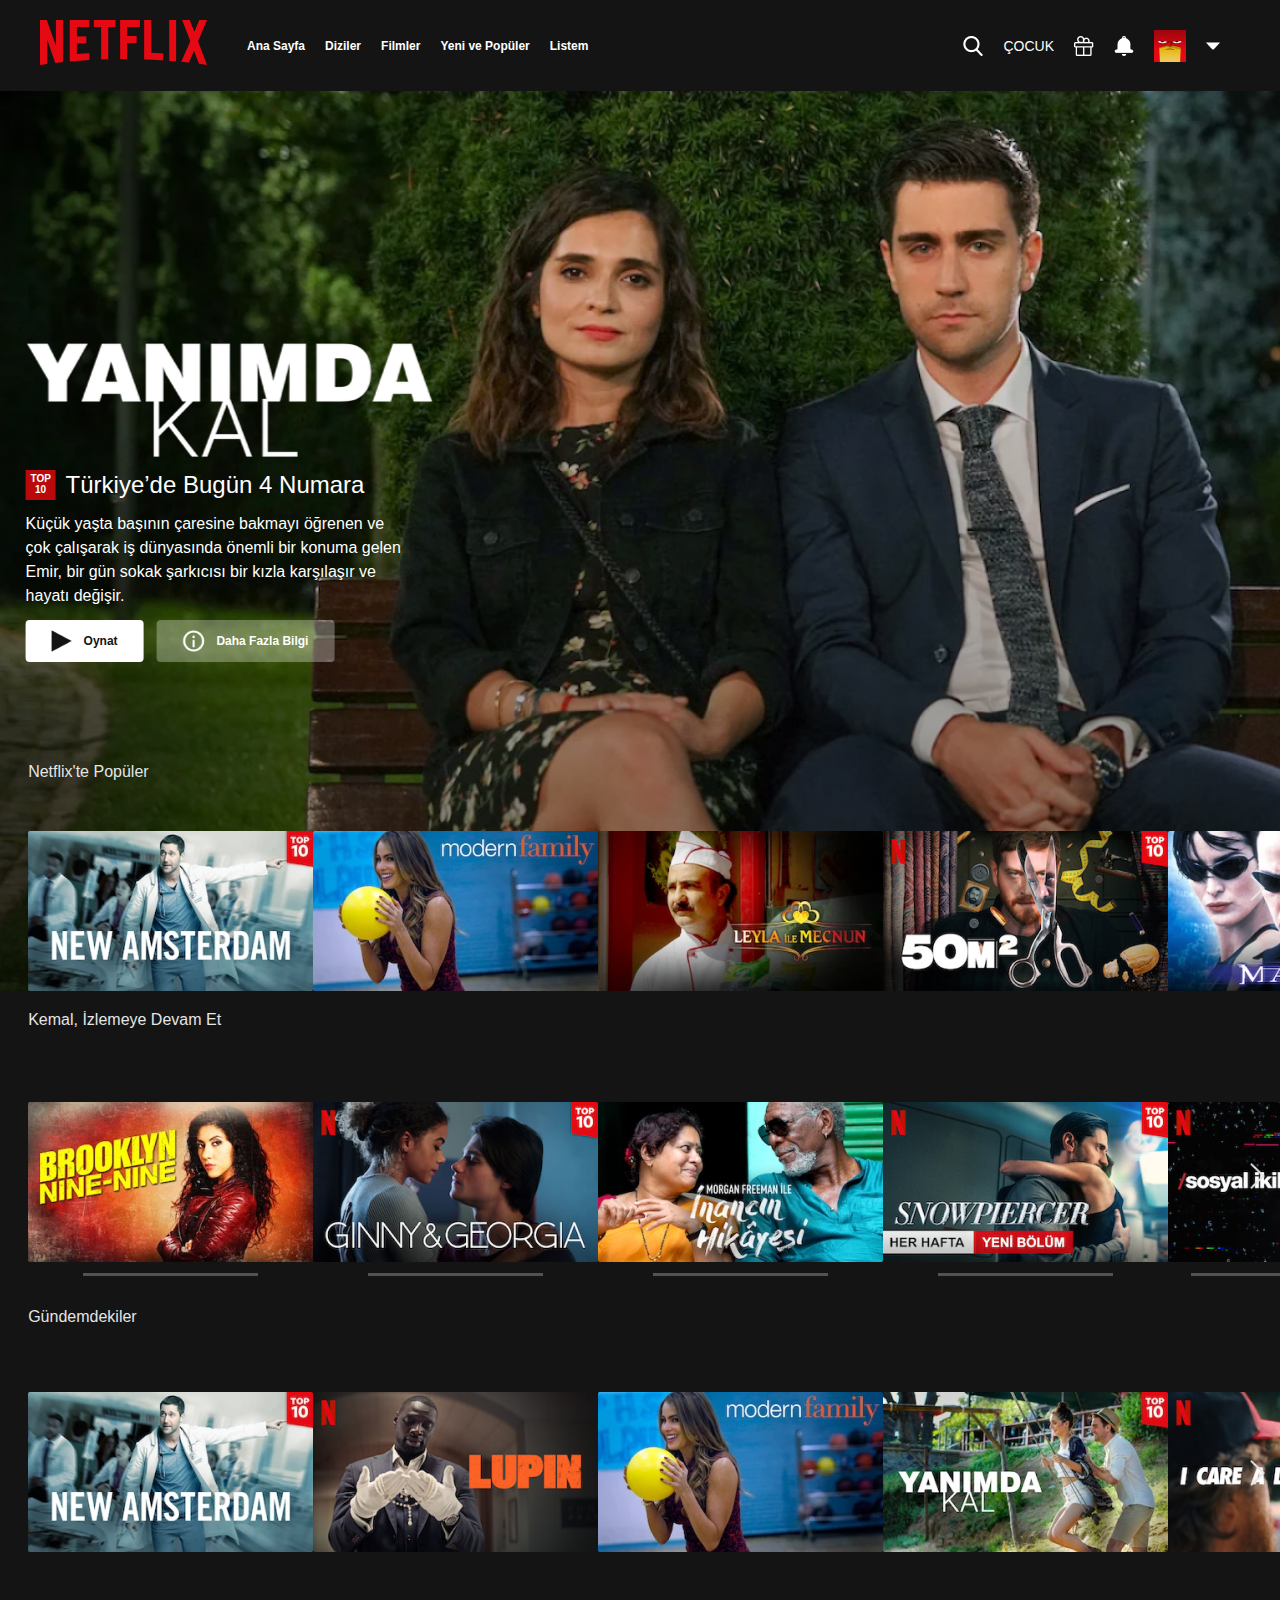
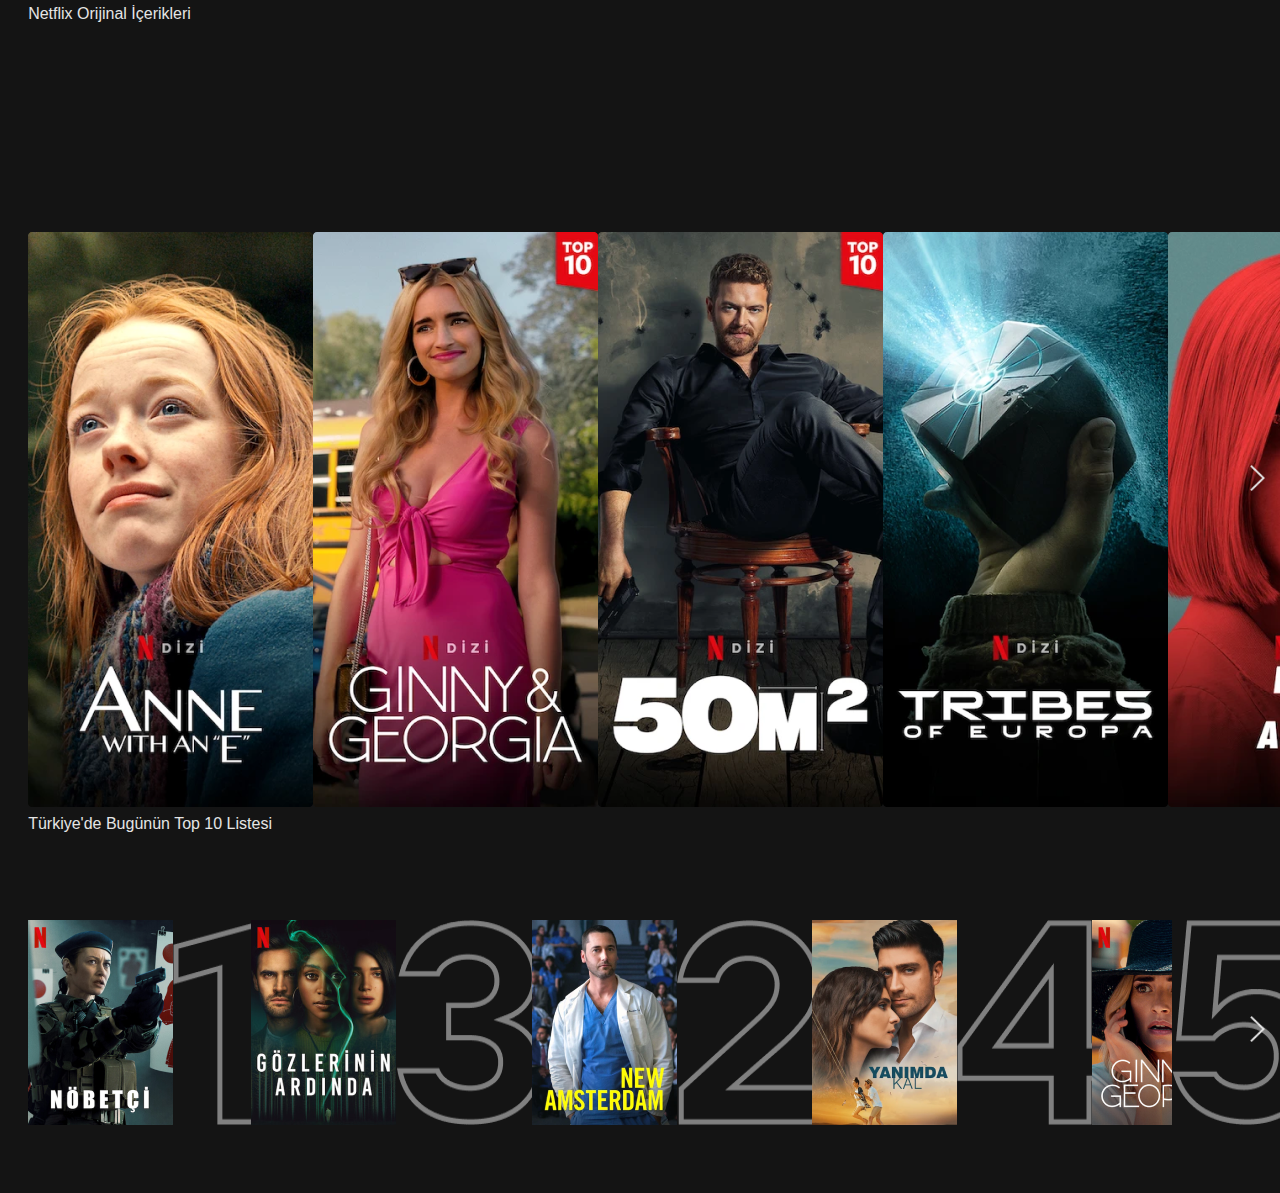
==== home_page.html @ 4b771875 "final commit" ====
<!DOCTYPE html>
<html lang="en">
  <head>
    <meta charset="UTF-8" />
    <meta name="viewport" content="width=device-width, initial-scale=1.0" />
    <title>netflix__clone_home_page</title>
    <link rel="stylesheet" href="home_page.css" />
  </head>
  <body>
    <main>
      <nav class="hero__section_nav">
        <div class="nav_container">
          <div class="nav_netflix-logo">
            <img src="./Img-landing-pages/Logo.png" alt="netflix logo" />
          </div>
          <div class="nav_right_container">
            <p class="nav_right_p">Ana Sayfa</p>
            <p class="nav_right_p">Diziler</p>
            <p class="nav_right_p">Filmler</p>
            <p class="nav_right_p">Yeni ve Popüler</p>
            <p class="nav_right_p">Listem</p>
          </div>
          <div class="nav_left_container">
            <img
              src="./icon_user_side/Vector.png"
              alt="search logo"
              class="left_container_logo"
            />
            <p class="nav_left_p">ÇOCUK</p>
            <img
              src="./icon_user_side/Group_3.png"
              alt="shopping logo"
              class="left_container_logo"
            />
            <img
              src="./icon_user_side/Group.png"
              alt="bell logo"
              class="left_container_logo"
            />
            <img
              src="./icon_user_side/ProfileIMG.png"
              alt="profile img"
              class="left_container_logo"
            />
            <img
              src="./icon_user_side/Down.png"
              alt="down logo"
              class="left_container_logo"
            />
          </div>
        </div>
      </nav>
      <section class="hero__section">
        <div class="hero_container_content">
          <hearder class="hero_header">
            <img
              src="./img_user_side/MovieName.png"
              alt="movie name img"
              class="hero_header-img"
            />
          </hearder>
          <h1 class="hero_h1">
            <div class="hero_h1_content">
              <span>TOP</span>
              <span>10</span>
            </div>
            <div class="hero_h1-p">Türkiye’de Bugün 4 Numara</div>
          </h1>
          <p class="hero_section_p">
            Küçük yaşta başının çaresine bakmayı öğrenen ve çok çalışarak iş
            dünyasında önemli bir konuma gelen Emir, bir gün sokak şarkıcısı bir
            kızla karşılaşır ve hayatı değişir.
          </p>

          <div class="hero_div_left-left">
            <div class="hero_div_left">
              <img
                src="./icon_user_side/Vector_1.png"
                alt="next logo"
                class="next_logo"
              />
              <p class="hero_div_left-p">Oynat</p>
            </div>
          </div>
          <div class="hero_div_left-right">
            <div class="hero_div_right">
              <img
                src="./icon_user_side/Vector_2.png"
                alt="next logo"
                class="i_logo"
              />
              <p class="hero_div_right-p">Daha Fazla Bilgi</p>
            </div>
          </div>
        </div>
        <p class="hero_p">Netflix'te Popüler</p>
        <div class="hero__section_content">
          <img
            src="./img_user_side/MoviePoster.png"
            alt="movie picture"
            class="movie_picture"
          />
          <img
            src="./img_user_side/MoviePoster_1.png"
            alt="movie picture"
            class="movie_picture"
          />
          <img
            src="./img_user_side/MoviePoster_2.png"
            alt="movie picture"
            class="movie_picture"
          />
          <img
            src="./img_user_side/MoviePoster_3.png"
            alt="movie picture"
            class="movie_picture"
          />
          <img
            src="./img_user_side/MoviePoster_4.png"
            alt="movie picture"
            class="movie_picture"
          />
        </div>
        <img
          src="./icon_user_side/Vector_3.png"
          alt="right icon"
          class="right_icon"
        />
      </section>
      <section class="feature_movie">
        <p class="feature_movie_p">Kemal, İzlemeye Devam Et</p>
        <div class="feature_movie_content">
          <div class="still_on_the_matter">
            <img
              src="./img_user_side/MoviePoster_6.png"
              alt="movie picture"
              class="movie_picture"
            />
            <div class="try">
              <img src="./img_user_side/ProgressBar.png" />
            </div>
          </div>
          <div class="still_on_the_matter">
            <img
              src="./img_user_side/MoviePoster_7.png"
              alt="movie picture"
              class="movie_picture"
            />
            <div class="try">
              <img src="./img_user_side/ProgressBar.png" />
            </div>
          </div>
          <div class="still_on_the_matter">
            <img
              src="./img_user_side/MoviePoster_8.png"
              alt="movie picture"
              class="movie_picture"
            />
            <div class="try">
              <img src="./img_user_side/ProgressBar.png" />
            </div>
          </div>
          <div class="still_on_the_matter">
            <img
              src="./img_user_side/MoviePoster_9.png"
              alt="movie picture"
              class="movie_picture"
            />
            <div class="try">
              <img src="./img_user_side/ProgressBar.png" />
            </div>
          </div>
          <div class="still_on_the_matter">
            <img
              src="./img_user_side/MoviePoster_10.png"
              alt="movie picture"
              class="movie_picture"
            />
            <div class="try">
              <img src="./img_user_side/ProgressBar.png" />
            </div>
          </div>
        </div>
        <img
          src="./icon_user_side/Vector_3.png"
          alt="right icon"
          class="feature_movie_icon"
        />
      </section>
      <section class="feature_movie">
        <p class="feature_movie_p">Gündemdekiler</p>
        <div class="feature_movie_content_small">
          <img
            src="./img_user_side/MoviePoster_11.png"
            alt="movie picture"
            class="movie_picture"
          />

          <img
            src="./img_user_side/MoviePoster_12.png"
            alt="movie picture"
            class="movie_picture"
          />

          <img
            src="./img_user_side/MoviePoster_13.png"
            alt="movie picture"
            class="movie_picture"
          />

          <img
            src="./img_user_side/MoviePoster_14.png"
            alt="movie picture"
            class="movie_picture"
          />

          <img
            src="./img_user_side/MoviePoster_15.png"
            alt="movie picture"
            class="movie_picture"
          />
        </div>
        <img
          src="./icon_user_side/Vector_3.png"
          alt="right icon"
          class="feature_movie_icon"
        />
      </section>
      <section class="feature_movie_higher">
        <p class="feature_movie_p">Netflix Orijinal İçerikleri</p>
        <div class="feature_movie_content_higher">
          <img
            src="./img_user_side/MoviePoster_16.png"
            alt="movie picture"
            class="movie_picture"
          />

          <img
            src="./img_user_side/MoviePoster_17.png"
            alt="movie picture"
            class="movie_picture"
          />

          <img
            src="./img_user_side/MoviePoster_18.png"
            alt="movie picture"
            class="movie_picture"
          />

          <img
            src="./img_user_side/MoviePoster_19.png"
            alt="movie picture"
            class="movie_picture"
          />

          <img
            src="./img_user_side/MoviePoster_20.png"
            alt="movie picture"
            class="movie_picture"
          />
        </div>
        <img
          src="./icon_user_side/Vector_3.png"
          alt="right icon"
          class="feature_movie_icon"
        />
      </section>
      <section class="feature_movie_one">
        <p class="feature_movie_p">Türkiye'de Bugünün Top 10 Listesi</p>
        <div class="feature_movie_content_small">
            <div class="one">
          <img
            src="./img_user_side/MoviePoster_22.png"
            alt="movie picture"
            class="movie_picture"
          />
          <img src="./icon_user_side/Vector_4.png"/>
            </div>
            <div class="one">
          <img
            src="./img_user_side/MoviePoster_21.png"
            alt="movie picture"
            class="movie_picture"
          />
          <img src="./icon_user_side/Vector_5.png"/>
            </div>
            <div class="one">
          <img
            src="./img_user_side/MoviePoster_23.png"
            alt="movie picture"
            class="movie_picture"
          />
          <img src="./icon_user_side/Vector_6.png"/>
            </div>
            <div class="one">
          <img
            src="./img_user_side/MoviePoster_24.png"
            alt="movie picture"
            class="movie_picture"
          />
          <img src="./icon_user_side/Vector_7.png"/>
            </div>
            <div class="one">
          <img
            src="./img_user_side/MoviePoster_25.png"
            alt="movie picture"
            class="movie_picture"
          />
          <img src="./icon_user_side/Vector_12.png"/>
            </div>
        </div>
        <img
          src="./icon_user_side/Vector_3.png"
          alt="right icon"
          class="feature_movie_icon"
        />
    </main>
  </body>
</html>
---- home_page.css ----
@font-face {
  font-family: "Open Sans";
  src: url("fonts-Open_Sans/OpenSans-Regular.woff2") format("woff2"),
    url("fonts-Open_Sans/OpenSans-Regular.woff") format("woff");
  font-weight: normal;
  font-style: normal;
}

* {
  box-sizing: border-box;
  margin: 0;
  padding: 0;
}

html {
  font-size: 62.5%;
  background-color: rgba(20, 20, 20, 1);
}

body {
  font-family: "Open Sans", sans-serif;
}

.hero__section {
  width: 100vw;
  height: 100vh;
  background-image: url(./img_user_side/MoviePoster_5.png);
  background-size: cover;
  position: relative;
  margin-bottom: 2rem;
}

.nav_container {
  display: flex;
  align-items: center;
  width: 100vw;
  padding: 2rem 4rem;
  background-color: rgba(20, 20, 20, 1);
}

.nav_right_container {
  display: flex;
  gap: 2rem;
  color: rgba(255, 255, 255, 1);
  font-size: 1.2rem;
  font-weight: 900;
  margin-left: 4rem;
}

.nav_left_container {
  display: flex;
  align-items: center;
  gap: 2rem;
  margin: auto 2rem auto auto;
}

.nav_left_p {
  font-size: 1.4rem;
  font-weight: 500;
  color: rgba(255, 255, 255, 1);
}

.hero_container_content {
  width: 30%;
  height: auto;
  position: absolute;
  top: 28%;
  right: 50%;
  transform: translateX(-60%);
}
.hero_h1 {
  display: flex;
  align-items: center;
  margin-top: 1rem;
}
.hero_h1_content {
  display: flex;
  flex-direction: column;
  font-size: 1rem;
  width: 3rem;
  height: 3rem;
  padding: 0.3rem 0.5rem;
  text-align: center;
  background-color: rgba(185, 9, 11, 1);
  color: rgba(255, 255, 255, 1);
}
.hero_h1-p {
  font-size: 2.4rem;
  font-weight: 500;
  color: rgba(255, 255, 255, 1);
  margin-left: 1rem;
}

.hero_section_p {
  font-size: 1.6rem;
  font-weight: 400;
  line-height: 1.5;
  margin: 1.2rem 0rem;
  color: rgba(255, 255, 255, 1);
}

.hero_div_left-left,
.hero_div_left-right {
  display: inline-block;
  align-items: end;
}

.hero_div_left,
.hero_div_right {
  display: flex;
  align-items: center;
  gap: 1.2rem;
  padding: 1rem 2.6rem;
  border-radius: 0.4rem;
  background-color: rgba(255, 255, 255, 1);
}

.hero_div_left-p,
.hero_div_right-p {
  font-size: 1.2rem;
  font-weight: 600;
  color: rgba(20, 20, 20, 1);
}

.hero_div_right {
  background-color: rgba(255, 255, 255, 0.3);
  margin-left: 1rem;
}

.hero_div_right-p {
  color: rgba(255, 255, 255, 1);
}

.i_logo {
  height: 2.2rem;
}

.hero_p {
  position: absolute;
  font-size: 1.6rem;
  font-weight: 500;
  color: rgba(229, 229, 229, 1);
  bottom: 20%;
  left: 2.2%;
  margin-bottom: 3rem;
}
.hero__section_content {
  display: flex;
  position: absolute;
  bottom: 0;
  left: 2.2%;
}
.right_icon {
  position: absolute;
  height: 2.6rem;
  bottom: 10%;
  right: 1.2%;
}

.feature_movie {
  width: 100vw;
  height: 33vh;
  position: relative;
}

.feature_movie_content,
.feature_movie_content_small {
  display: flex;
  position: absolute;
  bottom: 10%;
  left: 2.2%;
}

.feature_movie_icon {
  position: absolute;
  height: 2.6rem;
  bottom: 40%;
  right: 1.2%;
}

.feature_movie_p {
  position: absolute;
  font-size: 1.6rem;
  font-weight: 500;
  color: rgba(229, 229, 229, 1);
  left: 2.2%;
  margin-bottom: 5rem;
}

.still_on_the_matter {
  display: flex;
  flex-direction: column;
  align-items: center;
}
.try {
  margin-top: 0.5rem;
}

.feature_movie_content_small {
  bottom: 18%;
}

.feature_movie_higher {
  width: 100vw;
  height: 90vh;
  /* margin-top: 8rem; */
  position: relative;
}

.feature_movie_content_higher {
  display: flex;
  position: absolute;
  bottom: 1%;
  left: 2.2%;
}

.feature_movie_one {
  width: 100vw;
  height: 42vh;
  position: relative;
  /* bottom: 20%; */
}

.one {
  display: flex;
}
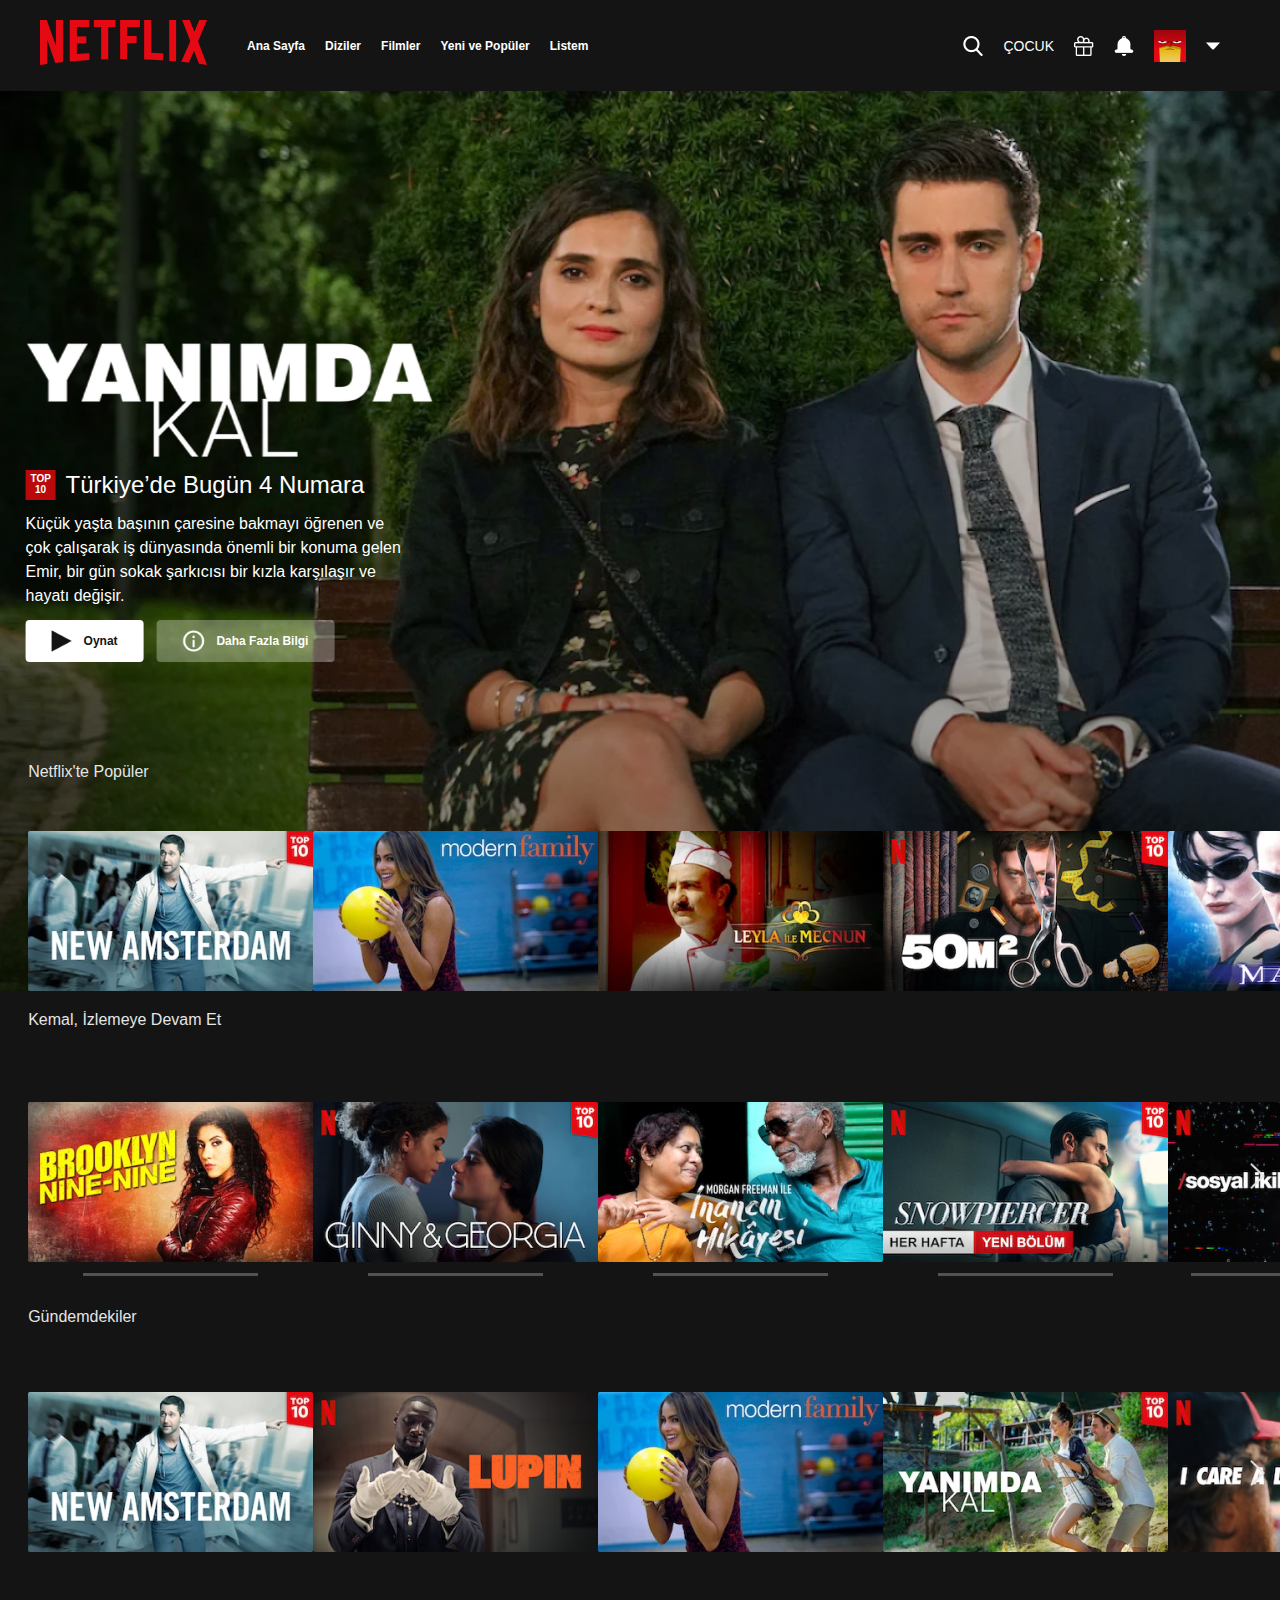
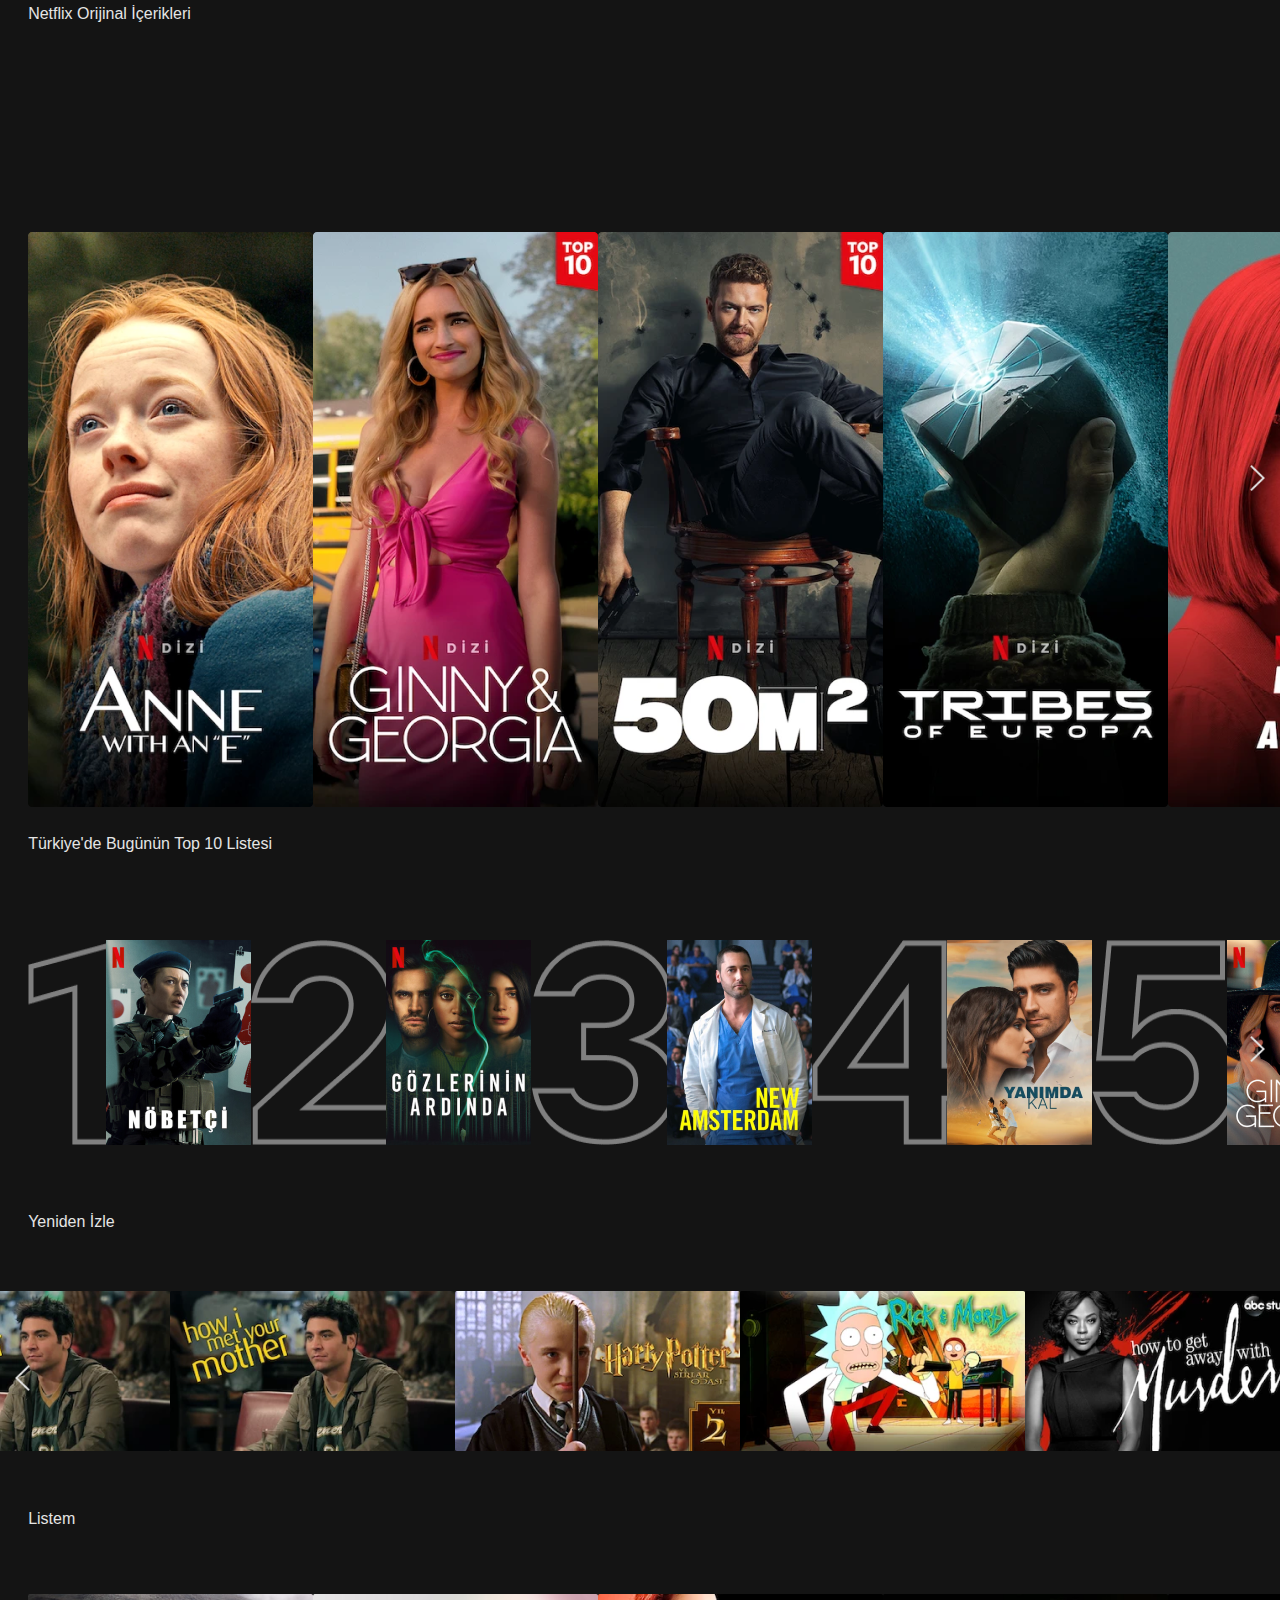
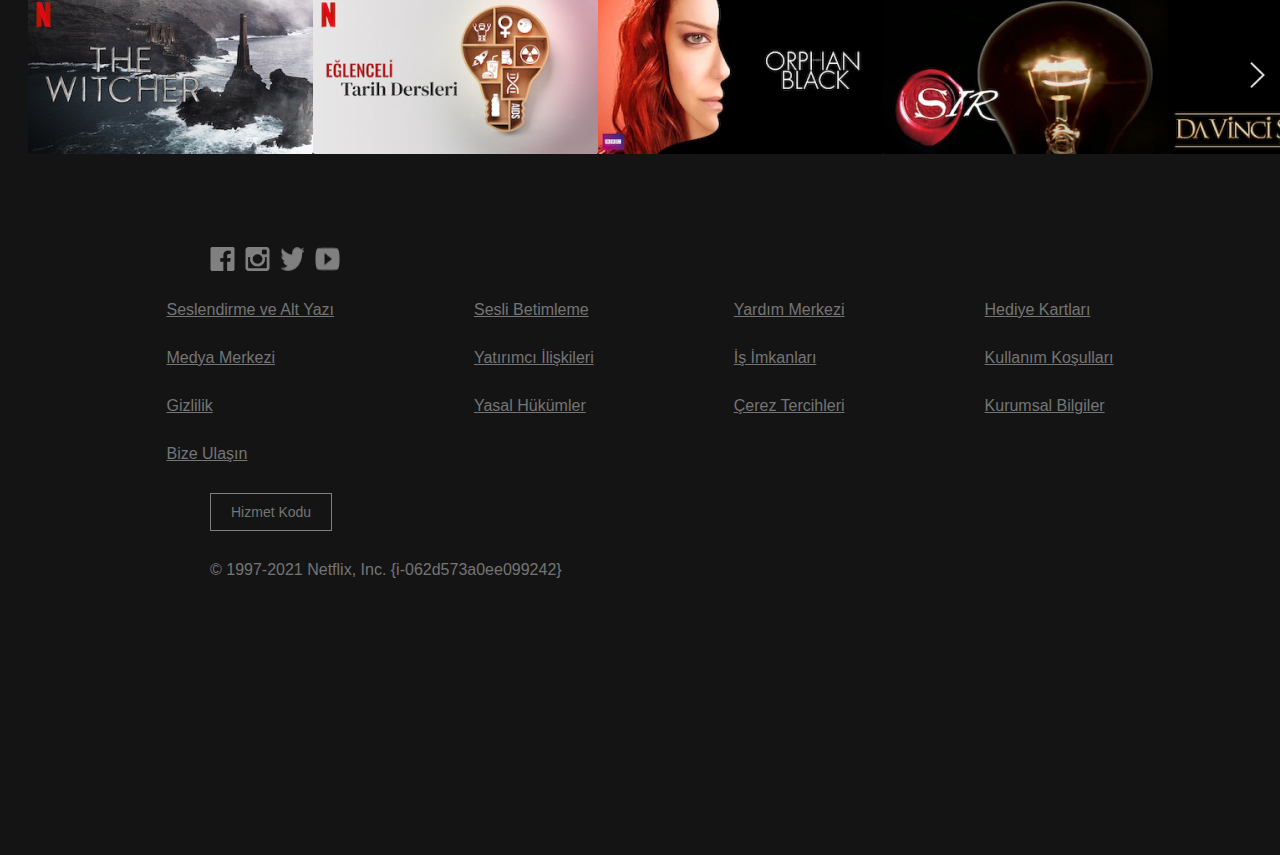
==== commit 0985e1ca: "initial final commit" ====
--- a/home_page.html
+++ b/home_page.html
@@ -268,52 +268,174 @@
       <section class="feature_movie_one">
         <p class="feature_movie_p">Türkiye'de Bugünün Top 10 Listesi</p>
         <div class="feature_movie_content_small">
-            <div class="one">
-          <img
-            src="./img_user_side/MoviePoster_22.png"
-            alt="movie picture"
-            class="movie_picture"
-          />
-          <img src="./icon_user_side/Vector_4.png"/>
-            </div>
-            <div class="one">
-          <img
-            src="./img_user_side/MoviePoster_21.png"
-            alt="movie picture"
-            class="movie_picture"
-          />
-          <img src="./icon_user_side/Vector_5.png"/>
-            </div>
-            <div class="one">
-          <img
-            src="./img_user_side/MoviePoster_23.png"
-            alt="movie picture"
-            class="movie_picture"
-          />
-          <img src="./icon_user_side/Vector_6.png"/>
-            </div>
-            <div class="one">
-          <img
-            src="./img_user_side/MoviePoster_24.png"
-            alt="movie picture"
-            class="movie_picture"
-          />
-          <img src="./icon_user_side/Vector_7.png"/>
-            </div>
-            <div class="one">
-          <img
-            src="./img_user_side/MoviePoster_25.png"
-            alt="movie picture"
-            class="movie_picture"
-          />
-          <img src="./icon_user_side/Vector_12.png"/>
-            </div>
+          <div class="one">
+            <img src="./icon_user_side/Vector_4.png" />
+            <img
+              src="./img_user_side/MoviePoster_22.png"
+              alt="movie picture"
+              class="movie_picture"
+            />
+          </div>
+          <div class="one">
+            <img src="./icon_user_side/Vector_6.png" />
+            <img
+              src="./img_user_side/MoviePoster_21.png"
+              alt="movie picture"
+              class="movie_picture"
+            />
+          </div>
+          <div class="one">
+            <img src="./icon_user_side/Vector_5.png" />
+            <img
+              src="./img_user_side/MoviePoster_23.png"
+              alt="movie picture"
+              class="movie_picture"
+            />
+          </div>
+          <div class="one">
+            <img src="./icon_user_side/Vector_7.png" />
+            <img
+              src="./img_user_side/MoviePoster_24.png"
+              alt="movie picture"
+              class="movie_picture"
+            />
+          </div>
+          <div class="one">
+            <img src="./icon_user_side/Vector_12.png" />
+            <img
+              src="./img_user_side/MoviePoster_25.png"
+              alt="movie picture"
+              class="movie_picture"
+            />
+          </div>
         </div>
         <img
           src="./icon_user_side/Vector_3.png"
           alt="right icon"
           class="feature_movie_icon"
         />
+      </section>
+      <section class="feature_movie">
+        <p class="feature_movie_p">Yeniden İzle</p>
+        <div class="feature_movie_content_full">
+          <img
+            src="./img_user_side/MoviePoster_26.png"
+            alt="movie picture"
+            class="movie_picture"
+          />
+
+          <img
+            src="./img_user_side/MoviePoster_27.png"
+            alt="movie picture"
+            class="movie_picture"
+          />
+
+          <img
+            src="./img_user_side/MoviePoster_28.png"
+            alt="movie picture"
+            class="movie_picture"
+          />
+
+          <img
+            src="./img_user_side/MoviePoster_29.png"
+            alt="movie picture"
+            class="movie_picture"
+          />
+
+          <img
+            src="./img_user_side/MoviePoster_30.png"
+            alt="movie picture"
+            class="movie_picture"
+          />
+          <img
+            src="./img_user_side/MoviePoster_31.png"
+            alt="movie picture"
+            class="movie_picture"
+          />
+        </div>
+        <img
+          src="./icon_user_side/Vector_13.png"
+          alt="right icon"
+          class="feature_movie_icon_full"
+        />
+      </section>
+      <section class="feature_movie">
+        <p class="feature_movie_p">Listem</p>
+        <div class="feature_movie_content_small">
+          <img
+            src="./img_user_side/MoviePoster_32.png"
+            alt="movie picture"
+            class="movie_picture"
+          />
+
+          <img
+            src="./img_user_side/MoviePoster_33.png"
+            alt="movie picture"
+            class="movie_picture"
+          />
+
+          <img
+            src="./img_user_side/MoviePoster_34.png"
+            alt="movie picture"
+            class="movie_picture"
+          />
+
+          <img
+            src="./img_user_side/MoviePoster_35.png"
+            alt="movie picture"
+            class="movie_picture"
+          />
+
+          <img
+            src="./img_user_side/MoviePoster_36.png"
+            alt="movie picture"
+            class="movie_picture"
+          />
+        </div>
+        <img
+          src="./icon_user_side/Vector_3.png"
+          alt="right icon"
+          class="feature_movie_icon"
+        />
+      </section>
     </main>
+    <footer class="section__footer">
+      <div class="section__footer_icon">
+        <img src="./icon_user_side/Vector_11.png" />
+        <img src="./icon_user_side/Vector_8.png" />
+        <img src="./icon_user_side/Vector_9.png" />
+        <img src="./icon_user_side/Vector_10.png" />
+      </div>
+
+      <div class="section__footer-div">
+        <div class="section__footer--div">
+          <a href="#" class="section__footer-a">Seslendirme ve Alt Yazı</a
+          ><a href="#" class="section__footer-a">Medya Merkezi</a
+          ><a href="#" class="section__footer-a">Gizlilik</a
+          ><a href="#" class="section__footer-a">Bize Ulaşın</a>
+        </div>
+        <div class="section__footer--div">
+          <a href="#" class="section__footer-a">Sesli Betimleme</a
+          ><a href="#" class="section__footer-a">Yatırımcı İlişkileri</a
+          ><a href="#" class="section__footer-a">Yasal Hükümler</a>
+        </div>
+        <div class="section__footer--div">
+          <a href="#" class="section__footer-a">Yardım Merkezi</a
+          ><a href="#" class="section__footer-a">İş İmkanları</a
+          ><a href="#" class="section__footer-a">Çerez Tercihleri</a>
+        </div>
+        <div class="section__footer--div">
+          <a href="#" class="section__footer-a">Hediye Kartları</a
+          ><a href="#" class="section__footer-a">Kullanım Koşulları</a
+          ><a href="#" class="section__footer-a">Kurumsal Bilgiler</a>
+        </div>
+      </div>
+      <nav class="footer__nav">
+        <p class="footer_nav_pp">Hizmet Kodu</p>
+      </nav>
+      <p class="section__footer-pg">
+        © 1997-2021 Netflix, Inc. {i-062d573a0ee099242}
+      </p>
+    </footer>
   </body>
 </html>
--- a/home_page.css
+++ b/home_page.css
@@ -171,14 +171,16 @@
   left: 2.2%;
 }
 
-.feature_movie_icon {
+.feature_movie_icon,
+.feature_movie_icon_full {
   position: absolute;
   height: 2.6rem;
   bottom: 40%;
   right: 1.2%;
 }
 
-.feature_movie_p {
+.feature_movie_p,
+.feature_movie_p_one {
   position: absolute;
   font-size: 1.6rem;
   font-weight: 500;
@@ -203,7 +205,7 @@
 .feature_movie_higher {
   width: 100vw;
   height: 90vh;
-  /* margin-top: 8rem; */
+  margin-bottom: 2rem;
   position: relative;
 }
 
@@ -218,9 +220,85 @@
   width: 100vw;
   height: 42vh;
   position: relative;
-  /* bottom: 20%; */
 }
 
 .one {
   display: flex;
 }
+
+.feature_movie_content_full {
+  display: flex;
+  position: absolute;
+  bottom: 20%;
+}
+
+.feature_movie_icon_full {
+  left: 1.2%;
+}
+
+.section__footer {
+  width: 100vw;
+  height: 72vh;
+  background-color: rgba(20, 20, 20, 1);
+}
+
+.section__footer-p {
+  display: inline-block;
+  font-size: 1.6rem;
+  font-weight: 400;
+  color: rgba(117, 117, 117, 1);
+  margin-top: 8rem;
+  margin-left: 21rem;
+}
+
+.section__footer-div {
+  display: flex;
+  justify-content: center;
+  gap: 14rem;
+  margin-top: 3rem;
+  margin-bottom: 3rem;
+}
+
+.section__footer--div {
+  display: flex;
+  flex-direction: column;
+  gap: 3rem;
+}
+
+.section__footer-a {
+  display: inline-block;
+  font-size: 1.6rem;
+  font-weight: 400;
+  text-align: start;
+  color: rgba(117, 117, 117, 1);
+}
+
+.footer__nav {
+  display: inline-block;
+  margin-left: 21rem;
+  color: rgba(117, 117, 117, 1);
+}
+
+.section__footer_icon {
+  display: flex;
+  gap: 1rem;
+  padding-top: 4rem;
+  margin-left: 21rem;
+}
+
+.footer_nav_pp {
+  padding: 1rem 2rem;
+  font-size: 1.4rem;
+  font-weight: 400;
+  border: 1px solid rgba(128, 128, 128, 1);
+}
+.nav_footer-text {
+  color: rgba(117, 117, 117, 1);
+}
+
+.section__footer-pg {
+  font-size: 1.6rem;
+  color: rgba(117, 117, 117, 1);
+  margin-top: 3rem;
+  margin-left: 21rem;
+}
